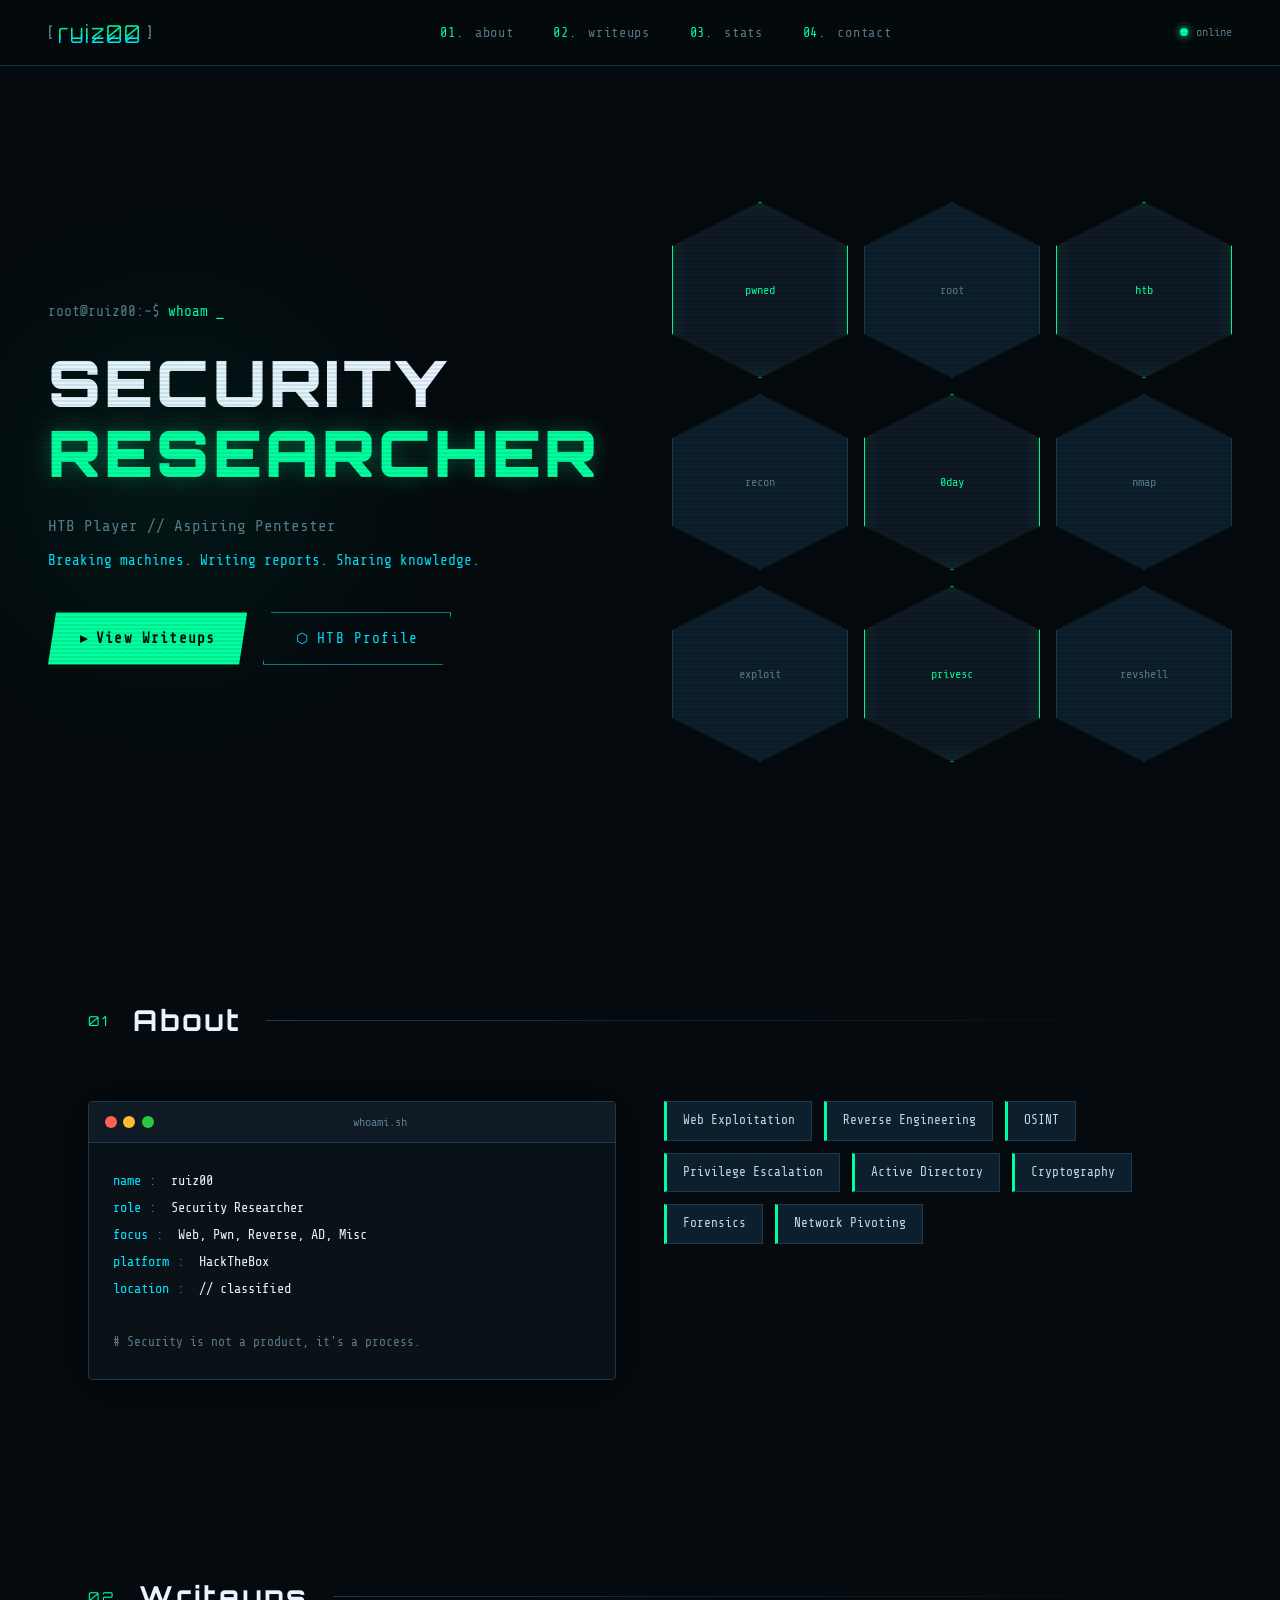
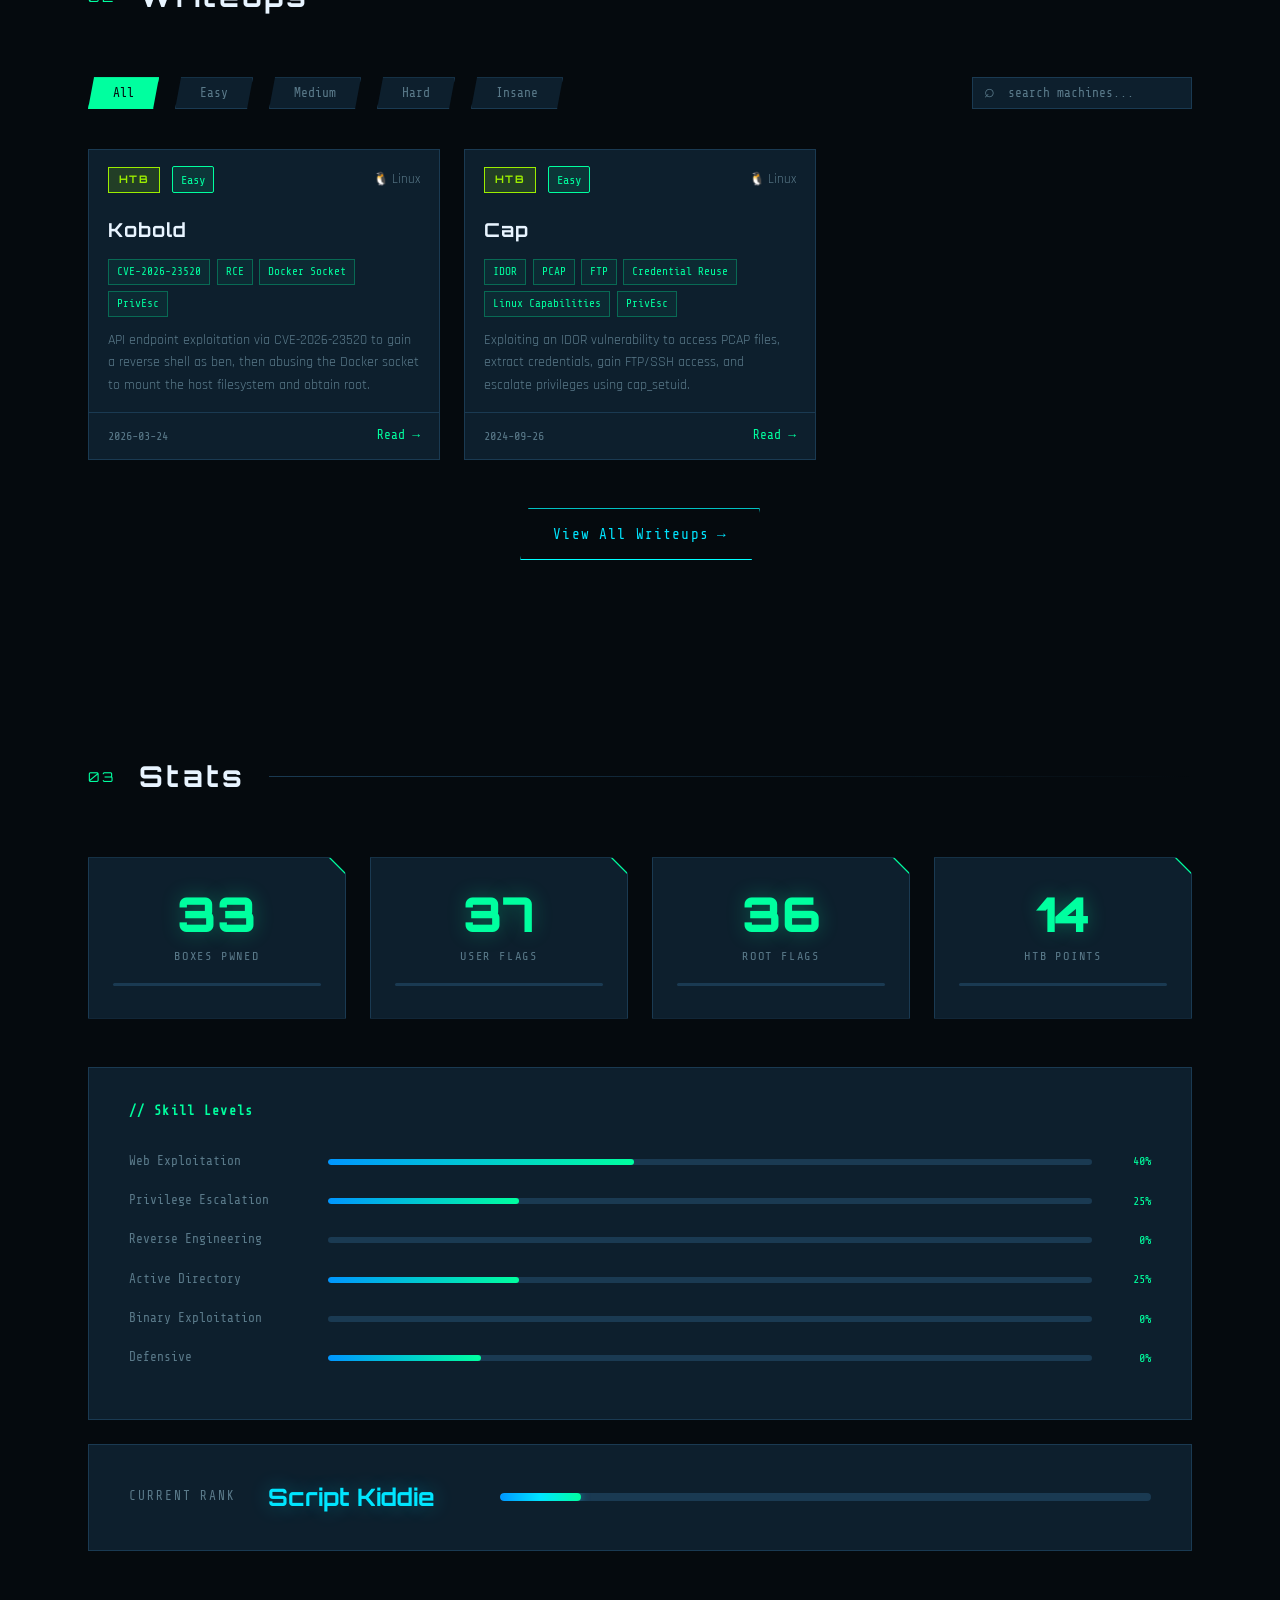
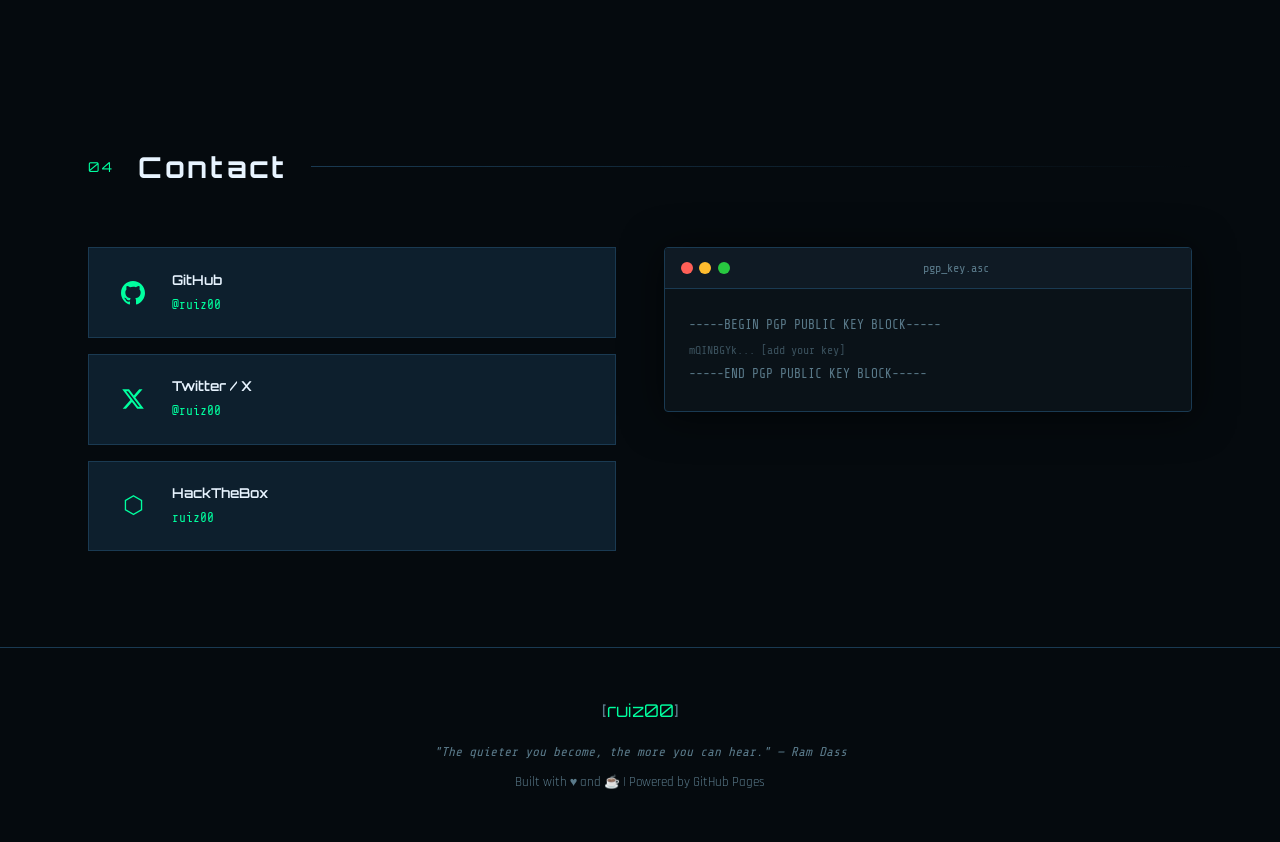
==== index.html @ d535e9c8 "setting the writeup website" ====
<!DOCTYPE html>
<html lang="en">
<head>
  <meta charset="UTF-8">
  <meta name="viewport" content="width=device-width, initial-scale=1.0">
  <title>ruiz00 // security researcher</title>
  <meta name="description" content="Writeups for HackTheBox machines and security research by ruiz00">
  <link rel="preconnect" href="https://fonts.googleapis.com">
  <link href="https://fonts.googleapis.com/css2?family=Share+Tech+Mono&family=Rajdhani:wght@300;400;600;700&family=Orbitron:wght@400;700;900&display=swap" rel="stylesheet">
  <link rel="stylesheet" href="assets/css/main.css">
  <link rel="icon" href="data:image/svg+xml,<svg xmlns='http://www.w3.org/2000/svg' viewBox='0 0 100 100'><text y='.9em' font-size='90'>⬡</text></svg>">
</head>
<body>

  <div class="scanlines"></div>
  <canvas id="matrix-canvas"></canvas>

  <!-- Navigation -->
  <nav class="nav">
    <div class="nav-brand">
      <span class="nav-bracket">[</span>
      <span class="nav-logo glitch" data-text="ruiz00">ruiz00</span>
      <span class="nav-bracket">]</span>
    </div>
    <div class="nav-links">
      <a href="#about"    class="nav-link"><span class="nav-index">01.</span> about</a>
      <a href="#writeups" class="nav-link"><span class="nav-index">02.</span> writeups</a>
      <a href="#stats"    class="nav-link"><span class="nav-index">03.</span> stats</a>
      <a href="#contact"  class="nav-link"><span class="nav-index">04.</span> contact</a>
    </div>
    <div class="nav-status">
      <span class="status-dot"></span>
      <span class="status-text">online</span>
    </div>
  </nav>

  <!-- Hero -->
  <section class="hero" id="home">
    <div class="hero-content">
      <div class="hero-pre">
        <span class="term-prompt">root@ruiz00:~$</span>
        <span class="term-cmd" id="typed-cmd"></span>
        <span class="cursor-blink">_</span>
      </div>
      <h1 class="hero-title">
        <span class="hero-line">SECURITY</span>
        <span class="hero-line accent">RESEARCHER</span>
      </h1>
      <div class="hero-desc">
        <p>HTB Player // Aspiring Pentester</p>
        <p class="hero-sub">Breaking machines. Writing reports. Sharing knowledge.</p>
      </div>
      <div class="hero-cta">
        <a href="#writeups" class="btn btn-primary">
          <span class="btn-icon">▸</span> View Writeups
        </a>
        <a href="https://app.hackthebox.com/profile/" class="btn btn-ghost" target="_blank">
          <span class="btn-icon">⬡</span> HTB Profile
        </a>
      </div>
    </div>
    <div class="hero-visual">
      <div class="hex-grid">
        <div class="hex active">pwned</div>
        <div class="hex">root</div>
        <div class="hex active">htb</div>
        <div class="hex">recon</div>
        <div class="hex active">0day</div>
        <div class="hex">nmap</div>
        <div class="hex">exploit</div>
        <div class="hex active">privesc</div>
        <div class="hex">revshell</div>
      </div>
    </div>
  </section>

  <!-- About -->
  <section class="section" id="about">
    <div class="section-header">
      <span class="section-num">01</span>
      <h2 class="section-title">About</h2>
      <div class="section-line"></div>
    </div>
    <div class="about-grid">
      <div class="about-text">
        <div class="terminal-box">
          <div class="terminal-bar">
            <span class="dot red"></span><span class="dot yellow"></span><span class="dot green"></span>
            <span class="terminal-title">whoami.sh</span>
          </div>
          <div class="terminal-body">
            <p><span class="t-key">name</span><span class="t-sep">:</span> <span class="t-val">ruiz00</span></p>
            <p><span class="t-key">role</span><span class="t-sep">:</span> <span class="t-val">Security Researcher</span></p>
            <p><span class="t-key">focus</span><span class="t-sep">:</span> <span class="t-val">Web, Pwn, Reverse, AD, Misc</span></p>
            <p><span class="t-key">platform</span><span class="t-sep">:</span> <span class="t-val">HackTheBox</span></p>
            <p><span class="t-key">location</span><span class="t-sep">:</span> <span class="t-val">// classified</span></p>
            <br>
            <p class="t-comment"># Security is not a product, it's a process.</p>
          </div>
        </div>
      </div>
      <div class="skills-grid">
        <div class="skill-tag">Web Exploitation</div>
        <div class="skill-tag">Reverse Engineering</div>
        <div class="skill-tag">OSINT</div>
        <div class="skill-tag">Privilege Escalation</div>
        <div class="skill-tag">Active Directory</div>
        <div class="skill-tag">Cryptography</div>
        <div class="skill-tag">Forensics</div>
        <div class="skill-tag">Network Pivoting</div>
      </div>
    </div>
  </section>

  <!-- Writeups -->
  <section class="section" id="writeups">
    <div class="section-header">
      <span class="section-num">02</span>
      <h2 class="section-title">Writeups</h2>
      <div class="section-line"></div>
    </div>

    <div class="filter-bar">
      <button class="filter-btn active" data-filter="all">All</button>
      <button class="filter-btn" data-filter="easy">Easy</button>
      <button class="filter-btn" data-filter="medium">Medium</button>
      <button class="filter-btn" data-filter="hard">Hard</button>
      <button class="filter-btn" data-filter="insane">Insane</button>
      <div class="filter-search">
        <span class="search-icon">⌕</span>
        <input type="text" id="search-input" placeholder="search machines..." class="search-input">
      </div>
    </div>

    <div class="writeups-grid" id="writeups-grid">

      <article class="writeup-card" data-category="htb" data-difficulty="easy">
        <div class="card-header">
          <div class="card-badge htb">HTB</div>
          <div class="card-diff easy">Easy</div>
          <div class="card-os"><span class="os-icon">🐧</span> Linux</div>
        </div>
        <div class="card-body">
          <h3 class="card-title">Kobold</h3>
          <div class="card-tags">
            <span class="tag">CVE-2026-23520</span>
            <span class="tag">RCE</span>
            <span class="tag">Docker Socket</span>
            <span class="tag">PrivEsc</span>
          </div>
          <p class="card-excerpt">
            API endpoint exploitation via CVE-2026-23520 to gain a reverse shell as ben,
            then abusing the Docker socket to mount the host filesystem and obtain root.
          </p>
        </div>
        <div class="card-footer">
          <span class="card-date">2026-03-24</span>
          <a href="writeups/htb/kobold.html" class="card-link">Read <span>→</span></a>
        </div>
      </article>
      <article class="writeup-card" data-category="htb" data-difficulty="easy">
  <div class="card-header">
    <div class="card-badge htb">HTB</div>
    <div class="card-diff easy">Easy</div>
    <div class="card-os"><span class="os-icon">🐧</span> Linux</div>
  </div>

  <div class="card-body">
    <h3 class="card-title">Cap</h3>

    <div class="card-tags">
      <span class="tag">IDOR</span>
      <span class="tag">PCAP</span>
      <span class="tag">FTP</span>
      <span class="tag">Credential Reuse</span>
      <span class="tag">Linux Capabilities</span>
      <span class="tag">PrivEsc</span>
    </div>

    <p class="card-excerpt">
      Exploiting an IDOR vulnerability to access PCAP files, extract credentials,
      gain FTP/SSH access, and escalate privileges using cap_setuid.
    </p>
  </div>

  <div class="card-footer">
    <span class="card-date">2024-09-26</span>
    <a href="writeups/htb/cap.html" class="card-link">Read <span>→</span></a>
  </div>
</article>

    </div>

    <div class="load-more-wrap">
      <a href="writeups/" class="btn btn-ghost">View All Writeups <span>→</span></a>
    </div>
  </section>

  <!-- Stats -->
  <section class="section" id="stats">
    <div class="section-header">
      <span class="section-num">03</span>
      <h2 class="section-title">Stats</h2>
      <div class="section-line"></div>
    </div>

    <div class="stats-grid">
      <div class="stat-card">
        <div class="stat-value counter" data-target="36"></div>
        <div class="stat-label">Boxes Pwned</div>
        <div class="stat-bar"><div class="stat-fill" style="--fill: 0%"></div></div>
      </div>
      <div class="stat-card">
        <div class="stat-value counter" data-target="40">40</div>
        <div class="stat-label">User Flags</div>
        <div class="stat-bar"><div class="stat-fill" style="--fill: 0%"></div></div>
      </div>
      <div class="stat-card">
        <div class="stat-value counter" data-target="39">39</div>
        <div class="stat-label">Root Flags</div>
        <div class="stat-bar"><div class="stat-fill" style="--fill: 0%"></div></div>
      </div>
      <div class="stat-card">
        <div class="stat-value counter" data-target="15">15</div>
        <div class="stat-label">HTB Points</div>
        <div class="stat-bar"><div class="stat-fill" style="--fill: 0%"></div></div>
      </div>
    </div>

    <!-- Skill levels -->
    <div class="skills-levels">
      <h3 class="skills-levels-title">// Skill Levels</h3>
      <div class="skill-level-row">
        <span class="sl-name">Web Exploitation</span>
        <div class="sl-bar"><div class="sl-fill" style="--fill: 40%"></div></div>
        <span class="sl-pct">40%</span>
      </div>
      <div class="skill-level-row">
        <span class="sl-name">Privilege Escalation</span>
        <div class="sl-bar"><div class="sl-fill" style="--fill: 25%"></div></div>
        <span class="sl-pct">25%</span>
      </div>
      <div class="skill-level-row">
        <span class="sl-name">Reverse Engineering</span>
        <div class="sl-bar"><div class="sl-fill" style="--fill: 0%"></div></div>
        <span class="sl-pct">0%</span>
      </div>
      <div class="skill-level-row">
        <span class="sl-name">Active Directory</span>
        <div class="sl-bar"><div class="sl-fill" style="--fill: 25%"></div></div>
        <span class="sl-pct">25%</span>
      </div>
      <div class="skill-level-row">
        <span class="sl-name">Binary Exploitation</span>
        <div class="sl-bar"><div class="sl-fill" style="--fill: 0%"></div></div>
        <span class="sl-pct">0%</span>
      </div>
      <div class="skill-level-row">
        <span class="sl-name">Defensive</span>
        <div class="sl-bar"><div class="sl-fill" style="--fill: 20%"></div></div>
        <span class="sl-pct">0%</span>
      </div>
    </div>

    <div class="rank-display">
      <div class="rank-label">Current Rank</div>
      <div class="rank-value">Script Kiddie</div>
      <div class="rank-bar">
        <div class="rank-fill" style="width: 12.5%"></div>
        <span class="rank-pct">0%</span>
      </div>
    </div>
  </section>

  <!-- Contact -->
  <section class="section" id="contact">
    <div class="section-header">
      <span class="section-num">04</span>
      <h2 class="section-title">Contact</h2>
      <div class="section-line"></div>
    </div>
    <div class="contact-grid">
      <div class="contact-links">
        <a href="https://github.com/ruiz00" class="contact-card" target="_blank">
          <div class="contact-icon">
            <svg viewBox="0 0 24 24" fill="currentColor"><path d="M12 0C5.374 0 0 5.373 0 12c0 5.302 3.438 9.8 8.207 11.387.599.111.793-.261.793-.577v-2.234c-3.338.726-4.033-1.416-4.033-1.416-.546-1.387-1.333-1.756-1.333-1.756-1.089-.745.083-.729.083-.729 1.205.084 1.839 1.237 1.839 1.237 1.07 1.834 2.807 1.304 3.492.997.107-.775.418-1.305.762-1.604-2.665-.305-5.467-1.334-5.467-5.931 0-1.311.469-2.381 1.236-3.221-.124-.303-.535-1.524.117-3.176 0 0 1.008-.322 3.301 1.23A11.509 11.509 0 0112 5.803c1.02.005 2.047.138 3.006.404 2.291-1.552 3.297-1.23 3.297-1.23.653 1.653.242 2.874.118 3.176.77.84 1.235 1.911 1.235 3.221 0 4.609-2.807 5.624-5.479 5.921.43.372.823 1.102.823 2.222v3.293c0 .319.192.694.801.576C20.566 21.797 24 17.3 24 12c0-6.627-5.373-12-12-12z"/></svg>
          </div>
          <div class="contact-info">
            <span class="contact-platform">GitHub</span>
            <span class="contact-handle">@ruiz00</span>
          </div>
        </a>
        <a href="https://twitter.com/ruiz00" class="contact-card" target="_blank">
          <div class="contact-icon">
            <svg viewBox="0 0 24 24" fill="currentColor"><path d="M18.244 2.25h3.308l-7.227 8.26 8.502 11.24H16.17l-5.214-6.817L4.99 21.75H1.68l7.73-8.835L1.254 2.25H8.08l4.713 6.231zm-1.161 17.52h1.833L7.084 4.126H5.117z"/></svg>
          </div>
          <div class="contact-info">
            <span class="contact-platform">Twitter / X</span>
            <span class="contact-handle">@ruiz00</span>
          </div>
        </a>
        <a href="https://app.hackthebox.com/profile/" class="contact-card" target="_blank">
          <div class="contact-icon">⬡</div>
          <div class="contact-info">
            <span class="contact-platform">HackTheBox</span>
            <span class="contact-handle">ruiz00</span>
          </div>
        </a>
      </div>
      <div class="contact-pgp">
        <div class="terminal-box">
          <div class="terminal-bar">
            <span class="dot red"></span><span class="dot yellow"></span><span class="dot green"></span>
            <span class="terminal-title">pgp_key.asc</span>
          </div>
          <div class="terminal-body pgp-body">
            <p class="t-comment">-----BEGIN PGP PUBLIC KEY BLOCK-----</p>
            <p class="t-comment pgp-key">mQINBGYk... [add your key]</p>
            <p class="t-comment">-----END PGP PUBLIC KEY BLOCK-----</p>
          </div>
        </div>
      </div>
    </div>
  </section>

  <!-- Footer -->
  <footer class="footer">
    <div class="footer-inner">
      <div class="footer-brand">
        <span class="nav-bracket">[</span>ruiz00<span class="nav-bracket">]</span>
      </div>
      <p class="footer-quote">"The quieter you become, the more you can hear." — Ram Dass</p>
      <p class="footer-copy">Built with ♥ and ☕ | Powered by GitHub Pages</p>
    </div>
  </footer>

  <script src="assets/js/matrix.js"></script>
  <script src="assets/js/main.js"></script>
</body>
</html>
---- assets/css/main.css ----
/* ============================================
   ruiz00.io — Dark Hacker Elegant Theme
   ============================================ */

:root {
  --bg: #050a0e;
  --bg2: #0a1218;
  --bg3: #0f1a24;
  --surface: #0d1f2d;
  --border: #1a3a52;
  --border-bright: #0ff;

  --green: #00ff9f;
  --cyan: #00e5ff;
  --blue: #0096ff;
  --red: #ff2d55;
  --yellow: #ffd700;
  --purple: #b44aff;

  --text: #c0d8e8;
  --text-dim: #5a7a8a;
  --text-bright: #e8f4ff;
  --accent: #00ff9f;
  --accent2: #00e5ff;

  --font-mono: 'Share Tech Mono', monospace;
  --font-ui: 'Rajdhani', sans-serif;
  --font-display: 'Orbitron', sans-serif;

  --glow: 0 0 20px rgba(0, 255, 159, 0.3);
  --glow-cyan: 0 0 20px rgba(0, 229, 255, 0.3);
  --card-shadow: 0 4px 40px rgba(0, 0, 0, 0.6);
}

/* ── Reset & Base ── */
*, *::before, *::after { box-sizing: border-box; margin: 0; padding: 0; }

html { scroll-behavior: smooth; font-size: 16px; }

body {
  background: var(--bg);
  color: var(--text);
  font-family: var(--font-ui);
  font-weight: 400;
  line-height: 1.7;
  min-height: 100vh;
  overflow-x: hidden;
}

/* ── Matrix Canvas ── */
#matrix-canvas {
  position: fixed;
  top: 0; left: 0;
  width: 100%; height: 100%;
  z-index: -1;
  opacity: 0.035;
  pointer-events: none;
}

/* ── Scanlines ── */
.scanlines {
  position: fixed;
  top: 0; left: 0;
  width: 100%; height: 100%;
  z-index: 999;
  pointer-events: none;
  background: repeating-linear-gradient(
    0deg,
    transparent,
    transparent 2px,
    rgba(0,0,0,0.08) 2px,
    rgba(0,0,0,0.08) 4px
  );
}

/* ── Navigation ── */
.nav {
  position: fixed;
  top: 0; left: 0; right: 0;
  z-index: 100;
  display: flex;
  align-items: center;
  justify-content: space-between;
  padding: 1rem 3rem;
  background: rgba(5, 10, 14, 0.85);
  backdrop-filter: blur(12px);
  border-bottom: 1px solid var(--border);
}

.nav-brand {
  font-family: var(--font-display);
  font-size: 1.2rem;
  color: var(--accent);
}

.nav-bracket {
  color: var(--text-dim);
  font-weight: 300;
}

.nav-logo {
  color: var(--accent);
  letter-spacing: 0.1em;
}

.nav-links {
  display: flex;
  gap: 2.5rem;
}

.nav-link {
  color: var(--text-dim);
  text-decoration: none;
  font-family: var(--font-mono);
  font-size: 0.85rem;
  letter-spacing: 0.05em;
  transition: color 0.3s;
  position: relative;
}

.nav-link:hover { color: var(--accent); }

.nav-link::after {
  content: '';
  position: absolute;
  bottom: -4px; left: 0;
  width: 0; height: 1px;
  background: var(--accent);
  transition: width 0.3s;
}

.nav-link:hover::after { width: 100%; }

.nav-index {
  color: var(--accent);
  margin-right: 4px;
}

.nav-status {
  display: flex;
  align-items: center;
  gap: 0.5rem;
  font-family: var(--font-mono);
  font-size: 0.75rem;
  color: var(--text-dim);
}

.status-dot {
  width: 8px; height: 8px;
  border-radius: 50%;
  background: var(--green);
  box-shadow: 0 0 8px var(--green);
  animation: pulse-dot 2s infinite;
}

@keyframes pulse-dot {
  0%, 100% { opacity: 1; }
  50% { opacity: 0.4; }
}

/* ── Hero ── */
.hero {
  min-height: 100vh;
  display: grid;
  grid-template-columns: 1fr 1fr;
  align-items: center;
  padding: 8rem 3rem 4rem;
  position: relative;
  overflow: hidden;
  gap: 4rem;
}

.hero::before {
  content: '';
  position: absolute;
  top: 20%; left: -10%;
  width: 600px; height: 600px;
  background: radial-gradient(circle, rgba(0, 255, 159, 0.06) 0%, transparent 70%);
  pointer-events: none;
}

.hero-pre {
  font-family: var(--font-mono);
  font-size: 0.9rem;
  color: var(--accent);
  margin-bottom: 1.5rem;
  display: flex;
  align-items: center;
  gap: 0.5rem;
}

.term-prompt { color: var(--text-dim); }
.term-cmd { color: var(--accent); }

.cursor-blink {
  color: var(--accent);
  animation: blink 1s step-end infinite;
}

@keyframes blink { 0%, 100% { opacity: 1; } 50% { opacity: 0; } }

.hero-title {
  font-family: var(--font-display);
  font-size: clamp(2.5rem, 5vw, 4.5rem);
  font-weight: 900;
  line-height: 1.1;
  letter-spacing: 0.05em;
  margin-bottom: 1.5rem;
}

.hero-line {
  display: block;
  color: var(--text-bright);
}

.hero-line.accent {
  color: var(--accent);
  text-shadow: var(--glow);
}

.hero-desc {
  margin-bottom: 2.5rem;
  font-family: var(--font-mono);
  font-size: 1rem;
  color: var(--text-dim);
}

.hero-sub {
  color: var(--cyan);
  font-size: 0.9rem;
  margin-top: 0.5rem;
}

/* ── Glitch Effect ── */
.glitch {
  position: relative;
}

.glitch::before,
.glitch::after {
  content: attr(data-text);
  position: absolute;
  top: 0; left: 0;
  width: 100%; height: 100%;
}

.glitch::before {
  color: var(--red);
  animation: glitch1 3s infinite;
  clip-path: polygon(0 0, 100% 0, 100% 35%, 0 35%);
}

.glitch::after {
  color: var(--cyan);
  animation: glitch2 3s infinite;
  clip-path: polygon(0 65%, 100% 65%, 100% 100%, 0 100%);
}

@keyframes glitch1 {
  0%, 90%, 100% { transform: translateX(0); opacity: 0; }
  92% { transform: translateX(-3px); opacity: 1; }
  94% { transform: translateX(3px); opacity: 1; }
  96% { transform: translateX(0); opacity: 0; }
}

@keyframes glitch2 {
  0%, 93%, 100% { transform: translateX(0); opacity: 0; }
  95% { transform: translateX(3px); opacity: 1; }
  97% { transform: translateX(-3px); opacity: 1; }
  99% { transform: translateX(0); opacity: 0; }
}

/* ── Buttons ── */
.btn {
  display: inline-flex;
  align-items: center;
  gap: 0.5rem;
  padding: 0.8rem 2rem;
  text-decoration: none;
  font-family: var(--font-mono);
  font-size: 0.9rem;
  letter-spacing: 0.08em;
  transition: all 0.3s;
  cursor: pointer;
  border: none;
}

.btn-primary {
  background: var(--accent);
  color: var(--bg);
  font-weight: 600;
  clip-path: polygon(8px 0, 100% 0, calc(100% - 8px) 100%, 0 100%);
}

.btn-primary:hover {
  background: #00ffb3;
  box-shadow: 0 0 30px rgba(0, 255, 159, 0.5);
  transform: translateY(-2px);
}

.btn-ghost {
  border: 1px solid var(--border-bright);
  color: var(--cyan);
  background: transparent;
  clip-path: polygon(8px 0, 100% 0, calc(100% - 8px) 100%, 0 100%);
}

.btn-ghost:hover {
  background: rgba(0, 229, 255, 0.1);
  box-shadow: var(--glow-cyan);
  transform: translateY(-2px);
}

.hero-cta {
  display: flex;
  gap: 1rem;
  flex-wrap: wrap;
}

/* ── Hex Grid ── */
.hex-grid {
  display: grid;
  grid-template-columns: repeat(3, 1fr);
  gap: 1rem;
}

.hex {
  background: var(--surface);
  border: 1px solid var(--border);
  padding: 1.2rem;
  text-align: center;
  font-family: var(--font-mono);
  font-size: 0.75rem;
  color: var(--text-dim);
  clip-path: polygon(50% 0%, 100% 25%, 100% 75%, 50% 100%, 0% 75%, 0% 25%);
  aspect-ratio: 1;
  display: flex;
  align-items: center;
  justify-content: center;
  transition: all 0.4s;
}

.hex.active {
  background: var(--bg3);
  border-color: var(--accent);
  color: var(--accent);
  box-shadow: inset 0 0 20px rgba(0, 255, 159, 0.1);
  animation: hex-pulse 3s ease-in-out infinite alternate;
}

@keyframes hex-pulse {
  from { box-shadow: inset 0 0 20px rgba(0, 255, 159, 0.1); }
  to { box-shadow: inset 0 0 30px rgba(0, 255, 159, 0.25); }
}

/* ── Sections ── */
.section {
  padding: 6rem 3rem;
  max-width: 1200px;
  margin: 0 auto;
}

.section-header {
  display: flex;
  align-items: center;
  gap: 1.5rem;
  margin-bottom: 3.5rem;
}

.section-num {
  font-family: var(--font-display);
  font-size: 0.85rem;
  color: var(--accent);
  letter-spacing: 0.2em;
}

.section-title {
  font-family: var(--font-display);
  font-size: 1.8rem;
  font-weight: 700;
  color: var(--text-bright);
  letter-spacing: 0.1em;
  white-space: nowrap;
}

.section-line {
  flex: 1;
  height: 1px;
  background: linear-gradient(to right, var(--border), transparent);
}

/* ── About ── */
.about-grid {
  display: grid;
  grid-template-columns: 1fr 1fr;
  gap: 3rem;
  align-items: start;
}

.terminal-box {
  background: var(--bg2);
  border: 1px solid var(--border);
  border-radius: 4px;
  overflow: hidden;
  box-shadow: var(--card-shadow);
}

.terminal-bar {
  background: var(--bg3);
  padding: 0.6rem 1rem;
  display: flex;
  align-items: center;
  gap: 0.4rem;
  border-bottom: 1px solid var(--border);
}

.dot {
  width: 12px; height: 12px;
  border-radius: 50%;
}
.dot.red    { background: #ff5f57; }
.dot.yellow { background: #febc2e; }
.dot.green  { background: #28c840; }

.terminal-title {
  flex: 1;
  text-align: center;
  font-family: var(--font-mono);
  font-size: 0.75rem;
  color: var(--text-dim);
}

.terminal-body {
  padding: 1.5rem;
  font-family: var(--font-mono);
  font-size: 0.85rem;
  line-height: 2;
}

.t-key   { color: var(--cyan); }
.t-sep   { color: var(--text-dim); margin: 0 0.5rem; }
.t-val   { color: var(--text-bright); }
.t-comment { color: var(--text-dim); font-size: 0.8rem; }

.skills-grid {
  display: flex;
  flex-wrap: wrap;
  gap: 0.75rem;
  align-content: start;
}

.skill-tag {
  background: var(--surface);
  border: 1px solid var(--border);
  border-left: 3px solid var(--accent);
  color: var(--text);
  padding: 0.5rem 1rem;
  font-family: var(--font-mono);
  font-size: 0.8rem;
  transition: all 0.3s;
  cursor: default;
}

.skill-tag:hover {
  border-color: var(--accent);
  color: var(--accent);
  background: var(--bg3);
  box-shadow: var(--glow);
  transform: translateX(4px);
}

/* ── Filter Bar ── */
.filter-bar {
  display: flex;
  align-items: center;
  gap: 1rem;
  margin-bottom: 2.5rem;
  flex-wrap: wrap;
}

.filter-btn {
  background: var(--surface);
  border: 1px solid var(--border);
  color: var(--text-dim);
  padding: 0.5rem 1.5rem;
  font-family: var(--font-mono);
  font-size: 0.8rem;
  cursor: pointer;
  transition: all 0.2s;
  clip-path: polygon(6px 0, 100% 0, calc(100% - 6px) 100%, 0 100%);
}

.filter-btn:hover,
.filter-btn.active {
  background: var(--accent);
  border-color: var(--accent);
  color: var(--bg);
}

.filter-search {
  margin-left: auto;
  position: relative;
  display: flex;
  align-items: center;
}

.search-icon {
  position: absolute;
  left: 0.75rem;
  color: var(--text-dim);
  font-size: 1.1rem;
  pointer-events: none;
}

.search-input {
  background: var(--surface);
  border: 1px solid var(--border);
  color: var(--text);
  padding: 0.5rem 1rem 0.5rem 2.2rem;
  font-family: var(--font-mono);
  font-size: 0.8rem;
  outline: none;
  transition: border-color 0.3s;
  width: 220px;
}

.search-input:focus {
  border-color: var(--accent);
  box-shadow: 0 0 10px rgba(0, 255, 159, 0.2);
}

.search-input::placeholder { color: var(--text-dim); }

/* ── Writeup Cards ── */
.writeups-grid {
  display: grid;
  grid-template-columns: repeat(auto-fill, minmax(340px, 1fr));
  gap: 1.5rem;
}

.writeup-card {
  background: var(--surface);
  border: 1px solid var(--border);
  position: relative;
  overflow: hidden;
  transition: all 0.35s;
  display: flex;
  flex-direction: column;
}

.writeup-card::before {
  content: '';
  position: absolute;
  top: 0; left: 0;
  width: 100%; height: 2px;
  background: linear-gradient(to right, var(--accent), var(--cyan));
  transform: scaleX(0);
  transform-origin: left;
  transition: transform 0.35s;
}

.writeup-card:hover {
  border-color: var(--border-bright);
  transform: translateY(-4px);
  box-shadow: 0 20px 60px rgba(0, 0, 0, 0.5), var(--glow-cyan);
}

.writeup-card:hover::before { transform: scaleX(1); }

.card-header {
  display: flex;
  align-items: center;
  gap: 0.75rem;
  padding: 1rem 1.2rem 0.5rem;
}

.card-badge {
  font-family: var(--font-display);
  font-size: 0.65rem;
  font-weight: 700;
  letter-spacing: 0.15em;
  padding: 0.2rem 0.6rem;
}

.card-badge.htb {
  background: rgba(155, 237, 0, 0.15);
  border: 1px solid #9bed00;
  color: #9bed00;
}

.card-badge.ctf {
  background: rgba(0, 229, 255, 0.15);
  border: 1px solid var(--cyan);
  color: var(--cyan);
}

.card-diff {
  font-family: var(--font-mono);
  font-size: 0.75rem;
  padding: 0.15rem 0.5rem;
  border-radius: 2px;
}

.card-diff.easy   { background: rgba(0, 255, 159, 0.1); color: var(--green); border: 1px solid var(--green); }
.card-diff.medium { background: rgba(255, 215, 0, 0.1); color: var(--yellow); border: 1px solid var(--yellow); }
.card-diff.hard   { background: rgba(255, 45, 85, 0.1); color: var(--red); border: 1px solid var(--red); }
.card-diff.insane { background: rgba(180, 74, 255, 0.1); color: var(--purple); border: 1px solid var(--purple); }

.card-os {
  margin-left: auto;
  font-size: 0.8rem;
  color: var(--text-dim);
}

.card-body {
  padding: 0.8rem 1.2rem 1rem;
  flex: 1;
}

.card-title {
  font-family: var(--font-display);
  font-size: 1.2rem;
  font-weight: 700;
  color: var(--text-bright);
  margin-bottom: 0.75rem;
  letter-spacing: 0.05em;
}

.card-tags {
  display: flex;
  flex-wrap: wrap;
  gap: 0.4rem;
  margin-bottom: 0.75rem;
}

.tag {
  font-family: var(--font-mono);
  font-size: 0.7rem;
  color: var(--accent);
  border: 1px solid rgba(0, 255, 159, 0.3);
  padding: 0.15rem 0.5rem;
  background: rgba(0, 255, 159, 0.05);
}

.card-excerpt {
  font-size: 0.88rem;
  color: var(--text-dim);
  line-height: 1.6;
}

.card-footer {
  display: flex;
  align-items: center;
  justify-content: space-between;
  padding: 0.75rem 1.2rem;
  border-top: 1px solid var(--border);
}

.card-date {
  font-family: var(--font-mono);
  font-size: 0.75rem;
  color: var(--text-dim);
}

.card-link {
  font-family: var(--font-mono);
  font-size: 0.8rem;
  color: var(--accent);
  text-decoration: none;
  transition: letter-spacing 0.2s;
}

.card-link:hover { letter-spacing: 0.05em; }

.load-more-wrap {
  text-align: center;
  margin-top: 3rem;
}

/* ── Stats ── */
.stats-grid {
  display: grid;
  grid-template-columns: repeat(4, 1fr);
  gap: 1.5rem;
  margin-bottom: 3rem;
}

.stat-card {
  background: var(--surface);
  border: 1px solid var(--border);
  padding: 2rem 1.5rem;
  text-align: center;
  position: relative;
  overflow: hidden;
  clip-path: polygon(0 0, calc(100% - 16px) 0, 100% 16px, 100% 100%, 0 100%);
}

.stat-card::after {
  content: '';
  position: absolute;
  top: 0; right: 0;
  width: 0; height: 0;
  border-top: 16px solid var(--accent);
  border-left: 16px solid transparent;
}

.stat-value {
  font-family: var(--font-display);
  font-size: 3rem;
  font-weight: 900;
  color: var(--accent);
  text-shadow: var(--glow);
  line-height: 1;
  margin-bottom: 0.5rem;
}

.stat-label {
  font-family: var(--font-mono);
  font-size: 0.75rem;
  color: var(--text-dim);
  letter-spacing: 0.15em;
  text-transform: uppercase;
  margin-bottom: 1rem;
}

.stat-bar {
  height: 3px;
  background: var(--border);
  border-radius: 2px;
  overflow: hidden;
}

.stat-fill {
  height: 100%;
  width: var(--fill);
  background: linear-gradient(to right, var(--accent), var(--cyan));
  animation: fill-bar 2s ease forwards;
  transform-origin: left;
}

@keyframes fill-bar {
  from { width: 0; }
  to { width: var(--fill); }
}

.rank-display {
  background: var(--surface);
  border: 1px solid var(--border);
  padding: 2rem 2.5rem;
  display: flex;
  align-items: center;
  gap: 2rem;
  flex-wrap: wrap;
}

.rank-label {
  font-family: var(--font-mono);
  font-size: 0.8rem;
  color: var(--text-dim);
  text-transform: uppercase;
  letter-spacing: 0.15em;
}

.rank-value {
  font-family: var(--font-display);
  font-size: 1.5rem;
  font-weight: 700;
  color: var(--cyan);
  text-shadow: var(--glow-cyan);
  min-width: 200px;
}

.rank-bar {
  flex: 1;
  height: 8px;
  background: var(--border);
  border-radius: 4px;
  overflow: hidden;
  position: relative;
  min-width: 200px;
}

.rank-fill {
  height: 100%;
  background: linear-gradient(to right, var(--blue), var(--cyan), var(--accent));
  border-radius: 4px;
  box-shadow: 0 0 10px rgba(0, 229, 255, 0.5);
  animation: rank-anim 2s ease forwards;
}

@keyframes rank-anim { from { width: 0; } }

.rank-pct {
  position: absolute;
  right: 0;
  top: -22px;
  font-family: var(--font-mono);
  font-size: 0.7rem;
  color: var(--text-dim);
}

/* ── Contact ── */
.contact-grid {
  display: grid;
  grid-template-columns: 1fr 1fr;
  gap: 3rem;
  align-items: start;
}

.contact-links {
  display: flex;
  flex-direction: column;
  gap: 1rem;
}

.contact-card {
  background: var(--surface);
  border: 1px solid var(--border);
  padding: 1.2rem 1.5rem;
  display: flex;
  align-items: center;
  gap: 1.2rem;
  text-decoration: none;
  transition: all 0.3s;
}

.contact-card:hover {
  border-color: var(--accent);
  background: var(--bg3);
  transform: translateX(8px);
  box-shadow: -4px 0 0 var(--accent);
}

.contact-icon {
  width: 40px; height: 40px;
  display: flex;
  align-items: center;
  justify-content: center;
  color: var(--accent);
  font-size: 1.5rem;
  flex-shrink: 0;
}

.contact-icon svg {
  width: 24px; height: 24px;
}

.contact-platform {
  display: block;
  font-family: var(--font-display);
  font-size: 0.85rem;
  color: var(--text-bright);
  font-weight: 600;
}

.contact-handle {
  font-family: var(--font-mono);
  font-size: 0.8rem;
  color: var(--accent);
}

.pgp-body .pgp-key {
  word-break: break-all;
  font-size: 0.72rem;
  opacity: 0.6;
}

/* ── Footer ── */
.footer {
  border-top: 1px solid var(--border);
  padding: 3rem;
  text-align: center;
}

.footer-inner {
  max-width: 600px;
  margin: 0 auto;
}

.footer-brand {
  font-family: var(--font-display);
  font-size: 1.1rem;
  color: var(--accent);
  margin-bottom: 1rem;
}

.footer-quote {
  font-family: var(--font-mono);
  font-size: 0.8rem;
  color: var(--text-dim);
  font-style: italic;
  margin-bottom: 0.5rem;
}

.footer-copy {
  font-size: 0.8rem;
  color: var(--text-dim);
}

/* ── Hidden cards for filter ── */
.writeup-card.hidden {
  display: none;
}

/* ── Responsive ── */
@media (max-width: 900px) {
  .nav { padding: 1rem 1.5rem; }
  .nav-links { gap: 1.5rem; }
  
  .hero {
    grid-template-columns: 1fr;
    padding: 7rem 1.5rem 4rem;
    text-align: center;
  }

  .hero-visual { display: none; }
  .hero-cta { justify-content: center; }

  .about-grid, .contact-grid {
    grid-template-columns: 1fr;
  }

  .stats-grid {
    grid-template-columns: repeat(2, 1fr);
  }

  .section { padding: 4rem 1.5rem; }
  .filter-search { margin-left: 0; width: 100%; }
  .search-input { width: 100%; }
}

@media (max-width: 600px) {
  .nav-links { display: none; }
  .stats-grid { grid-template-columns: 1fr 1fr; }
  .writeups-grid { grid-template-columns: 1fr; }
}

/* ── Skill Levels (Stats section) ── */
.skills-levels {
  background: var(--surface);
  border: 1px solid var(--border);
  padding: 2rem 2.5rem;
  margin-bottom: 1.5rem;
}

.skills-levels-title {
  font-family: var(--font-mono);
  font-size: 0.82rem;
  color: var(--accent);
  letter-spacing: 0.1em;
  margin-bottom: 1.8rem;
}

.skill-level-row {
  display: grid;
  grid-template-columns: 180px 1fr 40px;
  align-items: center;
  gap: 1.2rem;
  margin-bottom: 1.1rem;
}

.sl-name {
  font-family: var(--font-mono);
  font-size: 0.8rem;
  color: var(--text-dim);
  white-space: nowrap;
}

.sl-bar {
  height: 6px;
  background: var(--border);
  border-radius: 3px;
  overflow: hidden;
}

.sl-fill {
  height: 100%;
  width: var(--fill);
  background: linear-gradient(to right, var(--blue), var(--accent));
  border-radius: 3px;
  transition: width 1.5s ease;
}

.sl-pct {
  font-family: var(--font-mono);
  font-size: 0.75rem;
  color: var(--accent);
  text-align: right;
}

@media (max-width: 600px) {
  .skill-level-row {
    grid-template-columns: 130px 1fr 36px;
    gap: 0.8rem;
  }
  .sl-name { font-size: 0.72rem; }
}
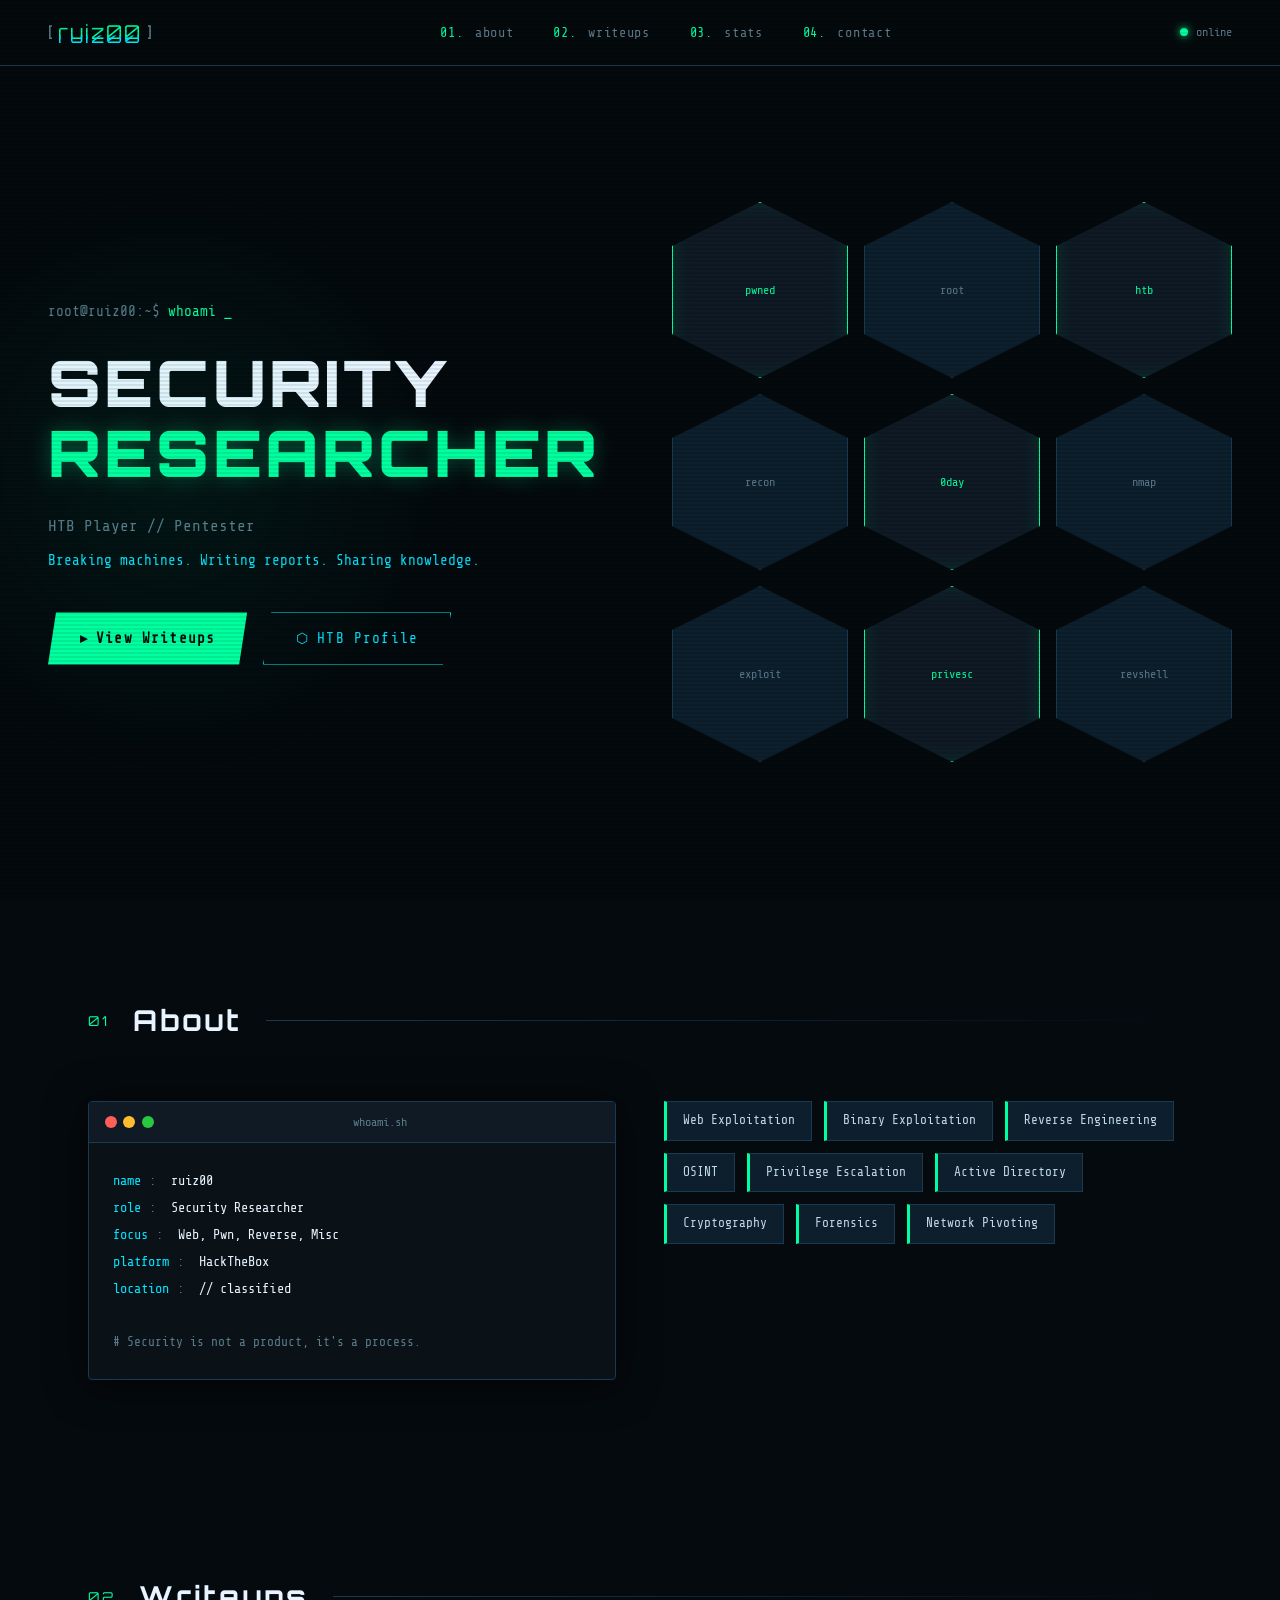
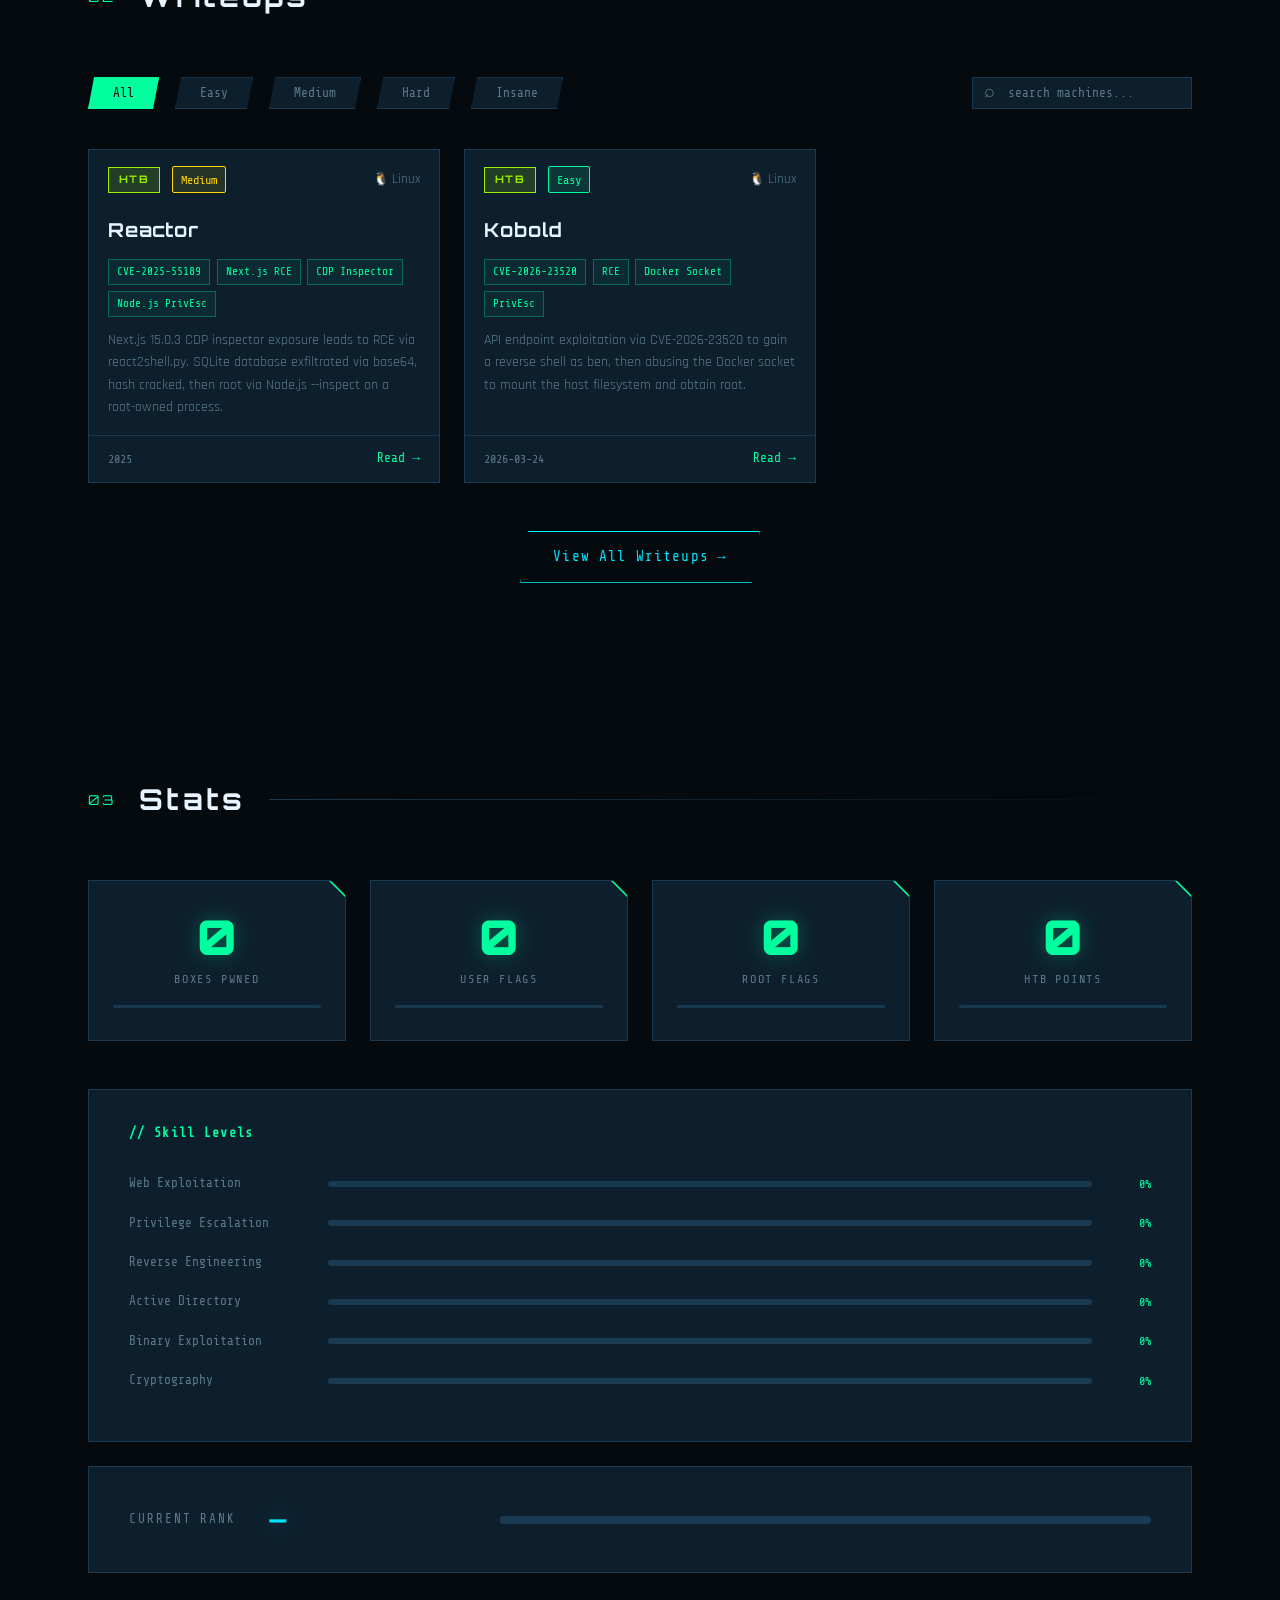
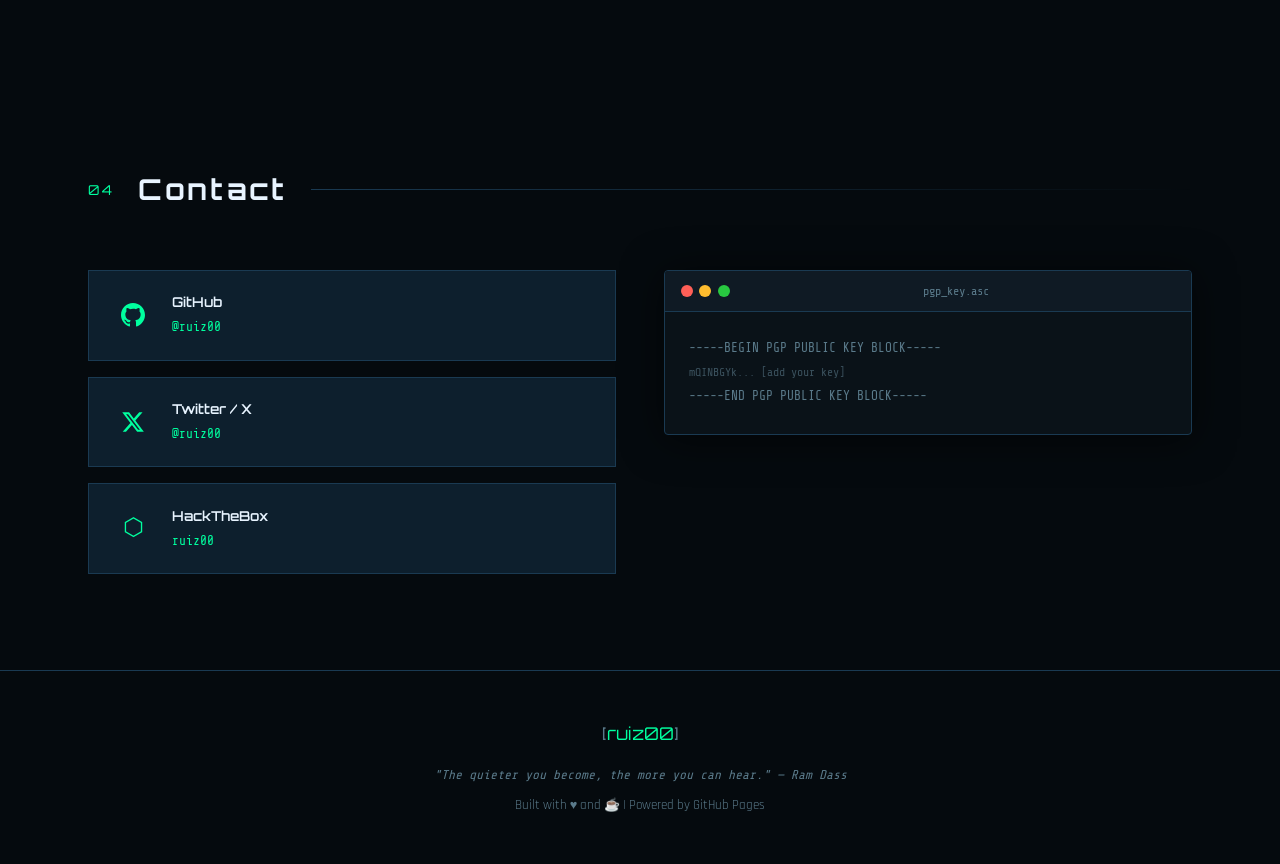
==== commit 8da8f011: "Add files via upload" ====
--- a/index.html
+++ b/index.html
@@ -47,7 +47,7 @@
         <span class="hero-line accent">RESEARCHER</span>
       </h1>
       <div class="hero-desc">
-        <p>HTB Player // Aspiring Pentester</p>
+        <p>HTB Player // Pentester</p>
         <p class="hero-sub">Breaking machines. Writing reports. Sharing knowledge.</p>
       </div>
       <div class="hero-cta">
@@ -91,7 +91,7 @@
           <div class="terminal-body">
             <p><span class="t-key">name</span><span class="t-sep">:</span> <span class="t-val">ruiz00</span></p>
             <p><span class="t-key">role</span><span class="t-sep">:</span> <span class="t-val">Security Researcher</span></p>
-            <p><span class="t-key">focus</span><span class="t-sep">:</span> <span class="t-val">Web, Pwn, Reverse, AD, Misc</span></p>
+            <p><span class="t-key">focus</span><span class="t-sep">:</span> <span class="t-val">Web, Pwn, Reverse, Misc</span></p>
             <p><span class="t-key">platform</span><span class="t-sep">:</span> <span class="t-val">HackTheBox</span></p>
             <p><span class="t-key">location</span><span class="t-sep">:</span> <span class="t-val">// classified</span></p>
             <br>
@@ -101,6 +101,7 @@
       </div>
       <div class="skills-grid">
         <div class="skill-tag">Web Exploitation</div>
+        <div class="skill-tag">Binary Exploitation</div>
         <div class="skill-tag">Reverse Engineering</div>
         <div class="skill-tag">OSINT</div>
         <div class="skill-tag">Privilege Escalation</div>
@@ -134,6 +135,33 @@
 
     <div class="writeups-grid" id="writeups-grid">
 
+      <!-- ★ REACTOR ★ -->
+      <article class="writeup-card" data-category="htb" data-difficulty="medium">
+        <div class="card-header">
+          <div class="card-badge htb">HTB</div>
+          <div class="card-diff medium">Medium</div>
+          <div class="card-os"><span class="os-icon">🐧</span> Linux</div>
+        </div>
+        <div class="card-body">
+          <h3 class="card-title">Reactor</h3>
+          <div class="card-tags">
+            <span class="tag">CVE-2025-55189</span>
+            <span class="tag">Next.js RCE</span>
+            <span class="tag">CDP Inspector</span>
+            <span class="tag">Node.js PrivEsc</span>
+          </div>
+          <p class="card-excerpt">
+            Next.js 15.0.3 CDP inspector exposure leads to RCE via react2shell.py. SQLite
+            database exfiltrated via base64, hash cracked, then root via Node.js --inspect on a root-owned process.
+          </p>
+        </div>
+        <div class="card-footer">
+          <span class="card-date">2025</span>
+          <a href="writeups/htb/reactor.html" class="card-link">Read <span>→</span></a>
+        </div>
+      </article>
+
+      <!-- ★ KOBOLD ★ -->
       <article class="writeup-card" data-category="htb" data-difficulty="easy">
         <div class="card-header">
           <div class="card-badge htb">HTB</div>
@@ -158,36 +186,6 @@
           <a href="writeups/htb/kobold.html" class="card-link">Read <span>→</span></a>
         </div>
       </article>
-      <article class="writeup-card" data-category="htb" data-difficulty="easy">
-  <div class="card-header">
-    <div class="card-badge htb">HTB</div>
-    <div class="card-diff easy">Easy</div>
-    <div class="card-os"><span class="os-icon">🐧</span> Linux</div>
-  </div>
-
-  <div class="card-body">
-    <h3 class="card-title">Cap</h3>
-
-    <div class="card-tags">
-      <span class="tag">IDOR</span>
-      <span class="tag">PCAP</span>
-      <span class="tag">FTP</span>
-      <span class="tag">Credential Reuse</span>
-      <span class="tag">Linux Capabilities</span>
-      <span class="tag">PrivEsc</span>
-    </div>
-
-    <p class="card-excerpt">
-      Exploiting an IDOR vulnerability to access PCAP files, extract credentials,
-      gain FTP/SSH access, and escalate privileges using cap_setuid.
-    </p>
-  </div>
-
-  <div class="card-footer">
-    <span class="card-date">2024-09-26</span>
-    <a href="writeups/htb/cap.html" class="card-link">Read <span>→</span></a>
-  </div>
-</article>
 
     </div>
 
@@ -206,22 +204,22 @@
 
     <div class="stats-grid">
       <div class="stat-card">
-        <div class="stat-value counter" data-target="36"></div>
+        <div class="stat-value counter" data-target="0">0</div>
         <div class="stat-label">Boxes Pwned</div>
         <div class="stat-bar"><div class="stat-fill" style="--fill: 0%"></div></div>
       </div>
       <div class="stat-card">
-        <div class="stat-value counter" data-target="40">40</div>
+        <div class="stat-value counter" data-target="0">0</div>
         <div class="stat-label">User Flags</div>
         <div class="stat-bar"><div class="stat-fill" style="--fill: 0%"></div></div>
       </div>
       <div class="stat-card">
-        <div class="stat-value counter" data-target="39">39</div>
+        <div class="stat-value counter" data-target="0">0</div>
         <div class="stat-label">Root Flags</div>
         <div class="stat-bar"><div class="stat-fill" style="--fill: 0%"></div></div>
       </div>
       <div class="stat-card">
-        <div class="stat-value counter" data-target="15">15</div>
+        <div class="stat-value counter" data-target="0">0</div>
         <div class="stat-label">HTB Points</div>
         <div class="stat-bar"><div class="stat-fill" style="--fill: 0%"></div></div>
       </div>
@@ -232,13 +230,13 @@
       <h3 class="skills-levels-title">// Skill Levels</h3>
       <div class="skill-level-row">
         <span class="sl-name">Web Exploitation</span>
-        <div class="sl-bar"><div class="sl-fill" style="--fill: 40%"></div></div>
-        <span class="sl-pct">40%</span>
+        <div class="sl-bar"><div class="sl-fill" style="--fill: 0%"></div></div>
+        <span class="sl-pct">0%</span>
       </div>
       <div class="skill-level-row">
         <span class="sl-name">Privilege Escalation</span>
-        <div class="sl-bar"><div class="sl-fill" style="--fill: 25%"></div></div>
-        <span class="sl-pct">25%</span>
+        <div class="sl-bar"><div class="sl-fill" style="--fill: 0%"></div></div>
+        <span class="sl-pct">0%</span>
       </div>
       <div class="skill-level-row">
         <span class="sl-name">Reverse Engineering</span>
@@ -247,8 +245,8 @@
       </div>
       <div class="skill-level-row">
         <span class="sl-name">Active Directory</span>
-        <div class="sl-bar"><div class="sl-fill" style="--fill: 25%"></div></div>
-        <span class="sl-pct">25%</span>
+        <div class="sl-bar"><div class="sl-fill" style="--fill: 0%"></div></div>
+        <span class="sl-pct">0%</span>
       </div>
       <div class="skill-level-row">
         <span class="sl-name">Binary Exploitation</span>
@@ -256,17 +254,17 @@
         <span class="sl-pct">0%</span>
       </div>
       <div class="skill-level-row">
-        <span class="sl-name">Defensive</span>
-        <div class="sl-bar"><div class="sl-fill" style="--fill: 20%"></div></div>
+        <span class="sl-name">Cryptography</span>
+        <div class="sl-bar"><div class="sl-fill" style="--fill: 0%"></div></div>
         <span class="sl-pct">0%</span>
       </div>
     </div>
 
     <div class="rank-display">
       <div class="rank-label">Current Rank</div>
-      <div class="rank-value">Script Kiddie</div>
+      <div class="rank-value">—</div>
       <div class="rank-bar">
-        <div class="rank-fill" style="width: 12.5%"></div>
+        <div class="rank-fill" style="width: 0%"></div>
         <span class="rank-pct">0%</span>
       </div>
     </div>
